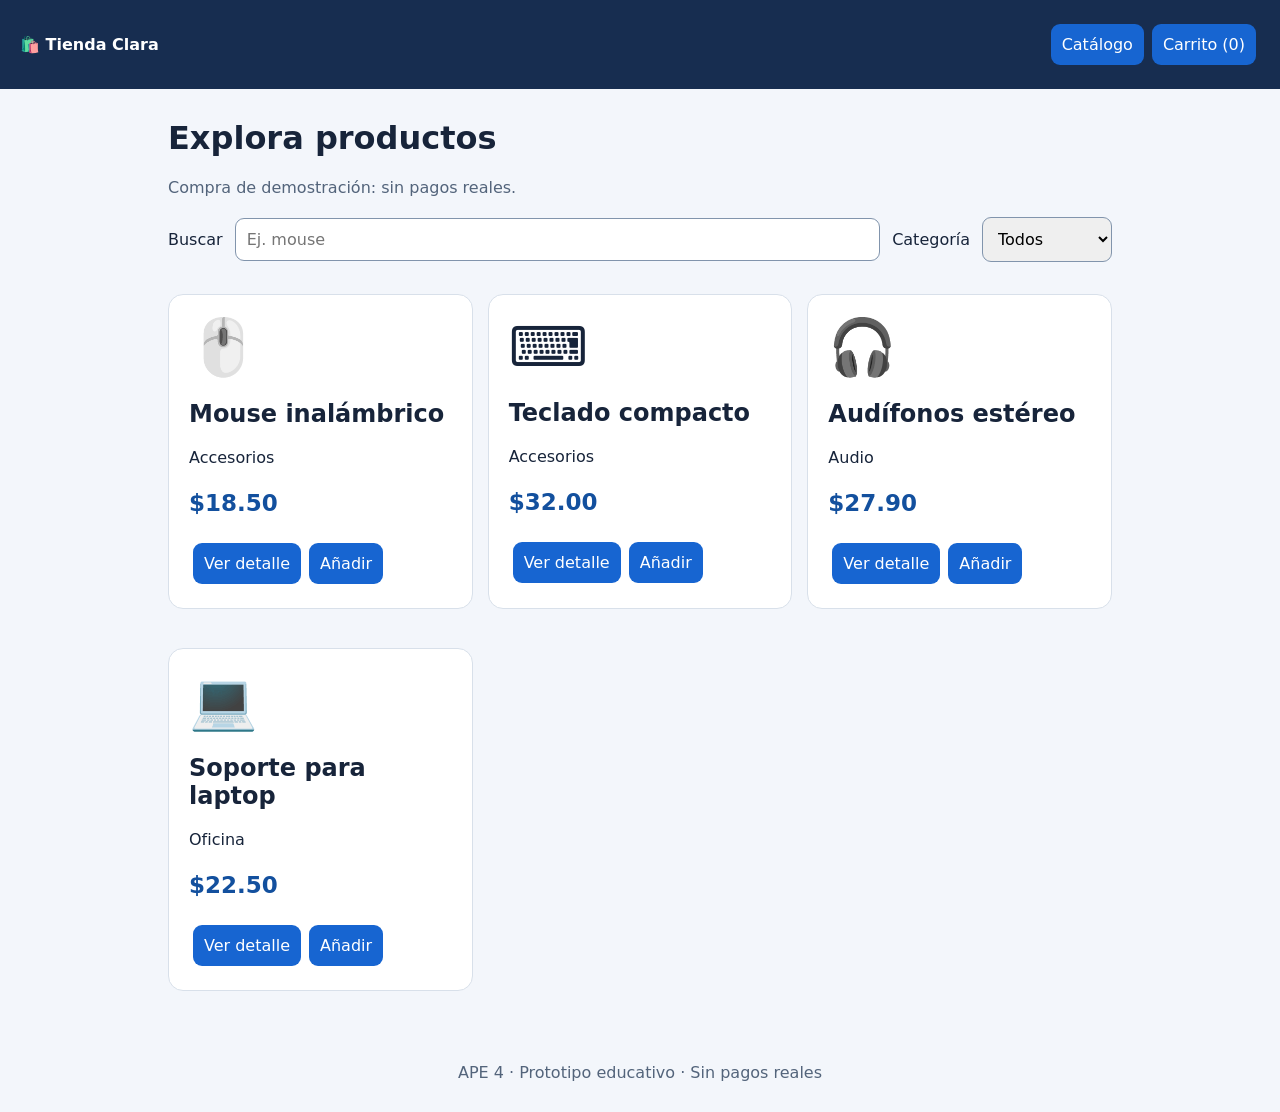
==== prototipo/index.html @ d962505a "docs: document APE4 prototype and include iterations" ====
<!doctype html><html lang="es"><head><meta charset="utf-8"><meta name="viewport" content="width=device-width,initial-scale=1"><title>Tienda Clara</title><link rel="stylesheet" href="styles.css"></head><body><header><strong>🛍️ Tienda Clara</strong><nav aria-label="Navegación principal"><button id="home">Catálogo</button><button id="cart">Carrito (<span id="count">0</span>)</button></nav></header><main id="view"></main><div id="notice" role="status" aria-live="polite" style="position:absolute;left:-9999px"></div><footer>APE 4 · Prototipo educativo · Sin pagos reales</footer><script src="app.js"></script></body></html>
---- prototipo/styles.css ----
*{box-sizing:border-box}body{margin:0;background:#f3f6fb;color:#17243a;font:16px system-ui}header{background:#172d50;color:white;padding:20px;display:flex;justify-content:space-between;align-items:center;flex-wrap:wrap}main{max-width:980px;margin:30px auto;padding:0 18px}button,input,select{font:inherit;padding:11px;border-radius:9px}button{background:#1765d1;color:white;border:0;cursor:pointer;margin:4px}button:focus-visible,input:focus-visible,select:focus-visible{outline:3px solid orange;outline-offset:2px}button:disabled{opacity:.6}input,select{border:1px solid #8194ac}.grid{display:grid;grid-template-columns:repeat(auto-fit,minmax(230px,1fr));gap:15px}.card,.panel{background:white;border:1px solid #d8e0ea;border-radius:15px;padding:20px;margin:12px 0}.emoji{font-size:55px}.price{font-size:23px;font-weight:bold;color:#13509e}.row{display:flex;justify-content:space-between;align-items:center;gap:10px;flex-wrap:wrap}.field{display:grid;gap:6px;margin:16px 0}.field input{width:100%}.error{color:#a12437}.muted{color:#53647b}.bar{display:flex;gap:12px;flex-wrap:wrap;align-items:center;margin:20px 0}.bar input{flex:1}.success{background:#e7f8ed;padding:20px;border-radius:10px}footer{padding:30px;text-align:center;color:#53647b}
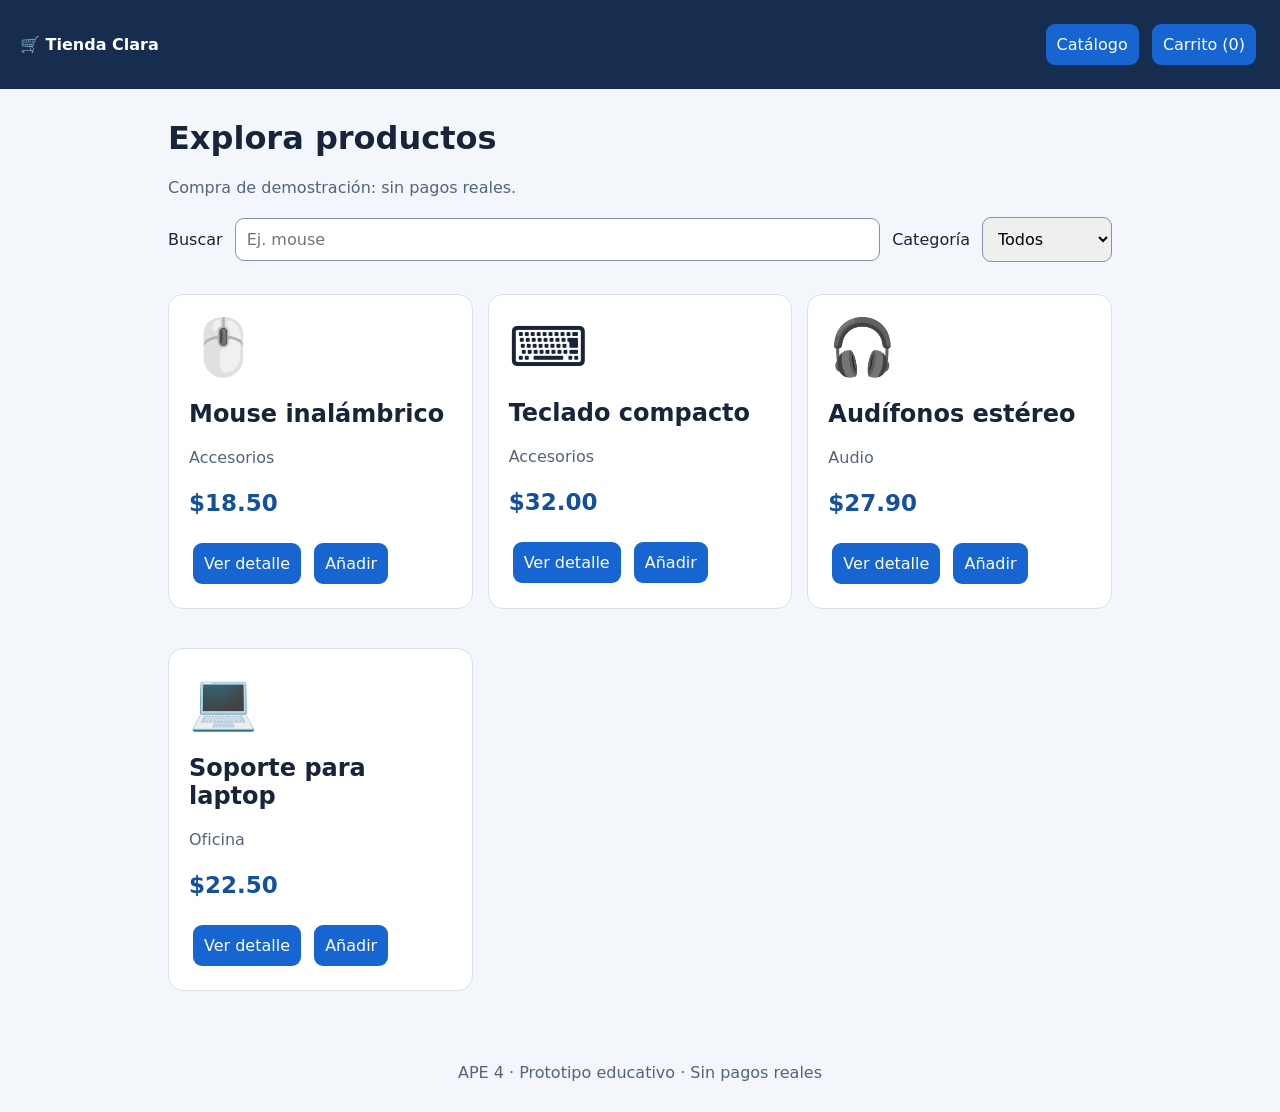
==== commit 09b900ff: "feat: corregir codificación UTF-8 y documentar arquitectura del prototipo v1 (Closes #2)" ====
--- a/prototipo/index.html
+++ b/prototipo/index.html
@@ -1 +1,22 @@
-<!doctype html><html lang="es"><head><meta charset="utf-8"><meta name="viewport" content="width=device-width,initial-scale=1"><title>Tienda Clara</title><link rel="stylesheet" href="styles.css"></head><body><header><strong>🛍️ Tienda Clara</strong><nav aria-label="Navegación principal"><button id="home">Catálogo</button><button id="cart">Carrito (<span id="count">0</span>)</button></nav></header><main id="view"></main><div id="notice" role="status" aria-live="polite" style="position:absolute;left:-9999px"></div><footer>APE 4 · Prototipo educativo · Sin pagos reales</footer><script src="app.js"></script></body></html>+<!doctype html>
+<html lang="es">
+<head>
+  <meta charset="utf-8">
+  <meta name="viewport" content="width=device-width,initial-scale=1">
+  <title>Tienda Clara - Prototipo v1</title>
+  <link rel="stylesheet" href="styles.css">
+</head>
+<body>
+  <header>
+    <strong>🛒 Tienda Clara</strong>
+    <nav aria-label="Navegación principal">
+      <button id="home">Catálogo</button>
+      <button id="cart">Carrito (<span id="count">0</span>)</button>
+    </nav>
+  </header>
+  <main id="view"></main>
+  <div id="notice" role="status" aria-live="polite" style="position:absolute;left:-9999px"></div>
+  <footer>APE 4 · Prototipo educativo · Sin pagos reales</footer>
+  <script src="app.js"></script>
+</body>
+</html>
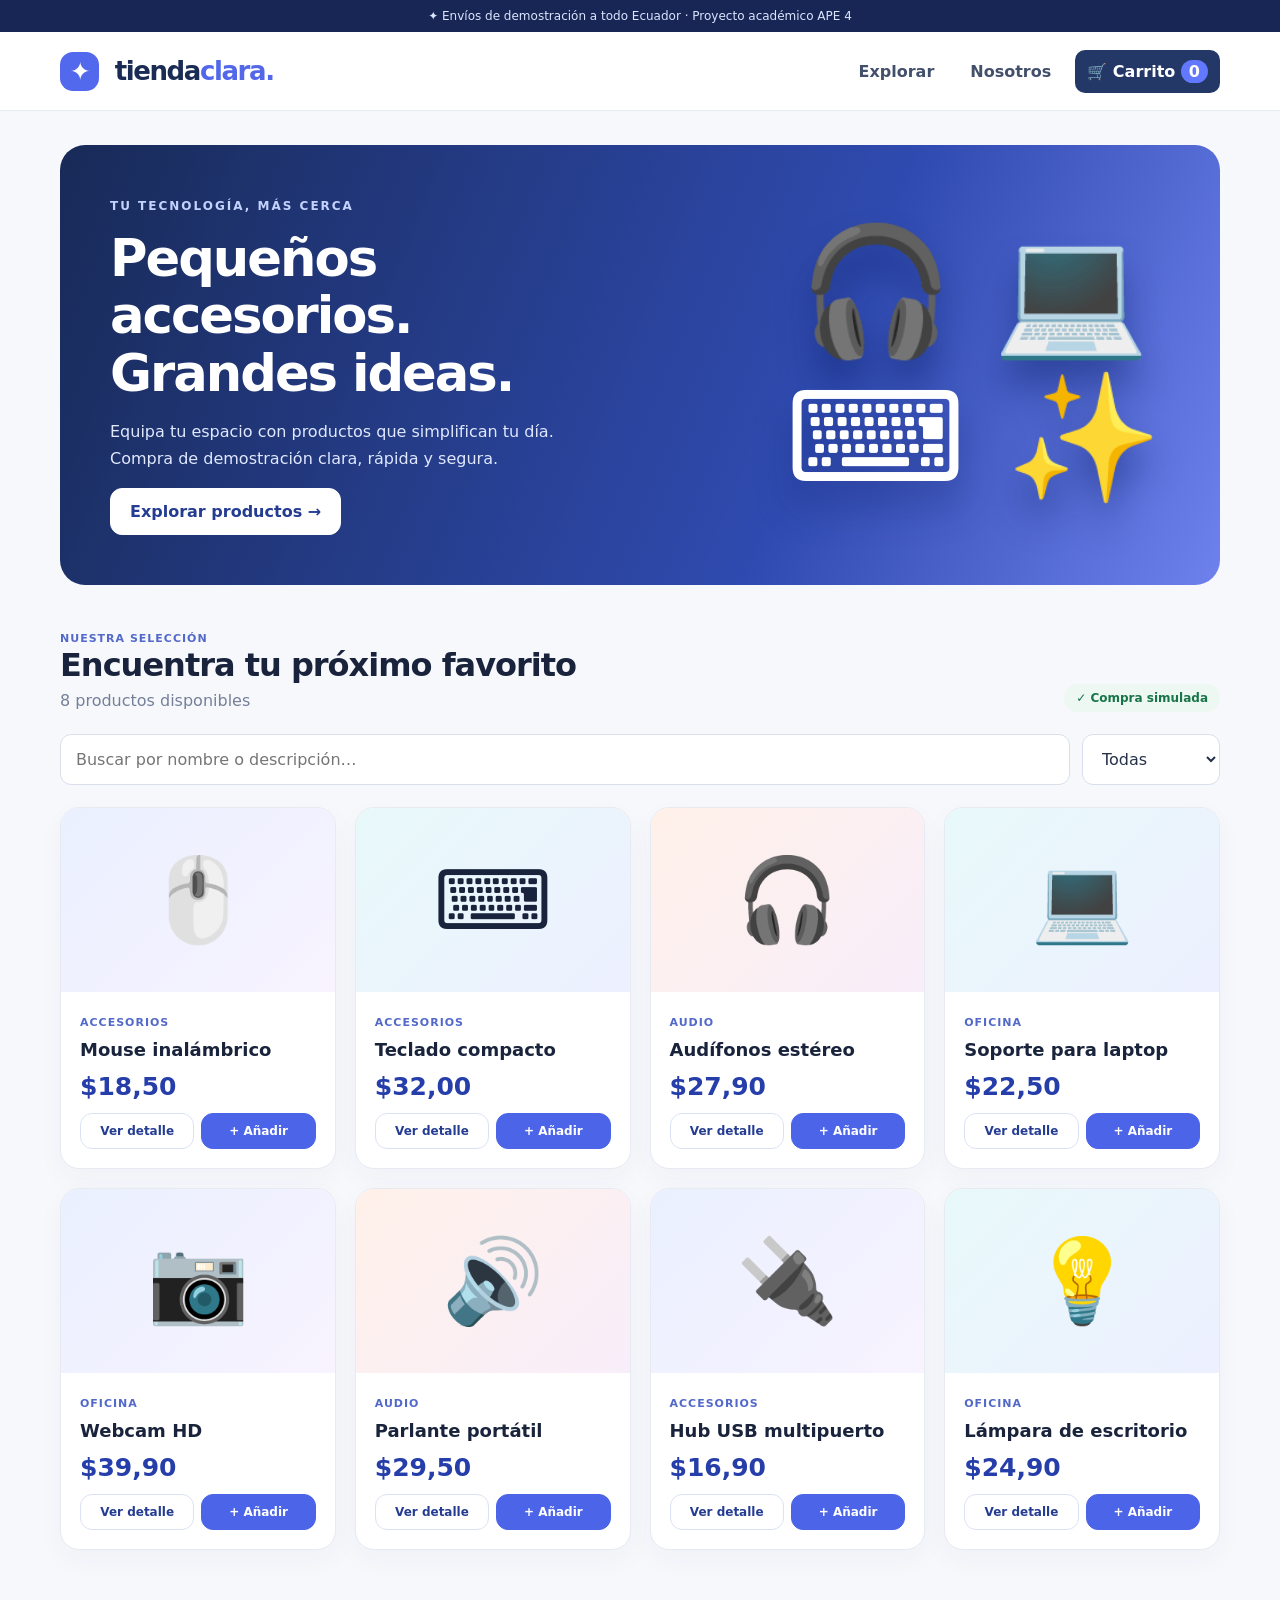
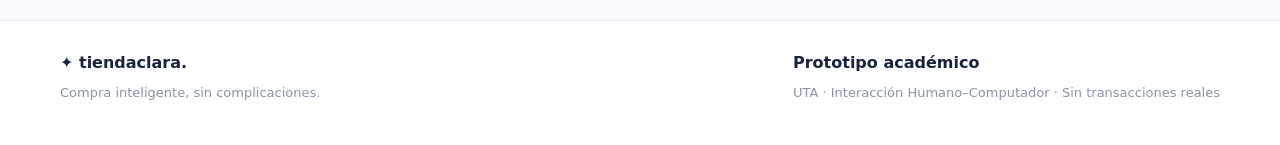
==== commit d84a3a3d: "refactor: renombrar prototipo/v2 a prototipo/prototipo_final y configurar acceso directo" ====
--- a/prototipo/index.html
+++ b/prototipo/index.html
@@ -3,20 +3,62 @@
 <head>
   <meta charset="utf-8">
   <meta name="viewport" content="width=device-width,initial-scale=1">
-  <title>Tienda Clara - Prototipo v1</title>
-  <link rel="stylesheet" href="styles.css">
+  <meta http-equiv="refresh" content="0; url=prototipo_final/index.html">
+  <title>Tienda Clara - Acceso a Prototipos APE 4</title>
+  <style>
+    body {
+      font-family: system-ui, -apple-system, sans-serif;
+      background: #f7f8fc;
+      color: #19243c;
+      display: grid;
+      place-items: center;
+      min-height: 90vh;
+      margin: 0;
+      padding: 20px;
+    }
+    .card {
+      background: white;
+      padding: 40px;
+      border-radius: 20px;
+      box-shadow: 0 10px 30px rgba(0,0,0,0.08);
+      max-width: 520px;
+      text-align: center;
+    }
+    h1 { margin-top: 0; color: #172654; }
+    p { color: #55627a; line-height: 1.6; }
+    .btn {
+      display: block;
+      margin: 14px 0;
+      padding: 16px 24px;
+      border-radius: 12px;
+      text-decoration: none;
+      font-weight: bold;
+      transition: all 0.2s;
+    }
+    .btn-primary {
+      background: #4c64e8;
+      color: white;
+      font-size: 17px;
+    }
+    .btn-primary:hover { background: #344dcb; }
+    .btn-secondary {
+      background: #eef2ff;
+      color: #3b50c4;
+      font-size: 15px;
+    }
+    .btn-secondary:hover { background: #e0e7ff; }
+  </style>
 </head>
 <body>
-  <header>
-    <strong>🛒 Tienda Clara</strong>
-    <nav aria-label="Navegación principal">
-      <button id="home">Catálogo</button>
-      <button id="cart">Carrito (<span id="count">0</span>)</button>
-    </nav>
-  </header>
-  <main id="view"></main>
-  <div id="notice" role="status" aria-live="polite" style="position:absolute;left:-9999px"></div>
-  <footer>APE 4 · Prototipo educativo · Sin pagos reales</footer>
-  <script src="app.js"></script>
+  <div class="card">
+    <div style="font-size: 48px; margin-bottom: 12px;">🛒</div>
+    <h1>Tienda Clara — APE 4</h1>
+    <p>Redirigiendo automáticamente al <strong>Prototipo Final Oficial</strong>...</p>
+    <a class="btn btn-primary" href="prototipo_final/index.html">👉 Ir al Prototipo Final (Recomendado)</a>
+    <a class="btn btn-secondary" href="v1/index.html">Ver Prototipo Inicial (v1)</a>
+  </div>
+  <script>
+    window.location.replace("prototipo_final/index.html");
+  </script>
 </body>
 </html>
